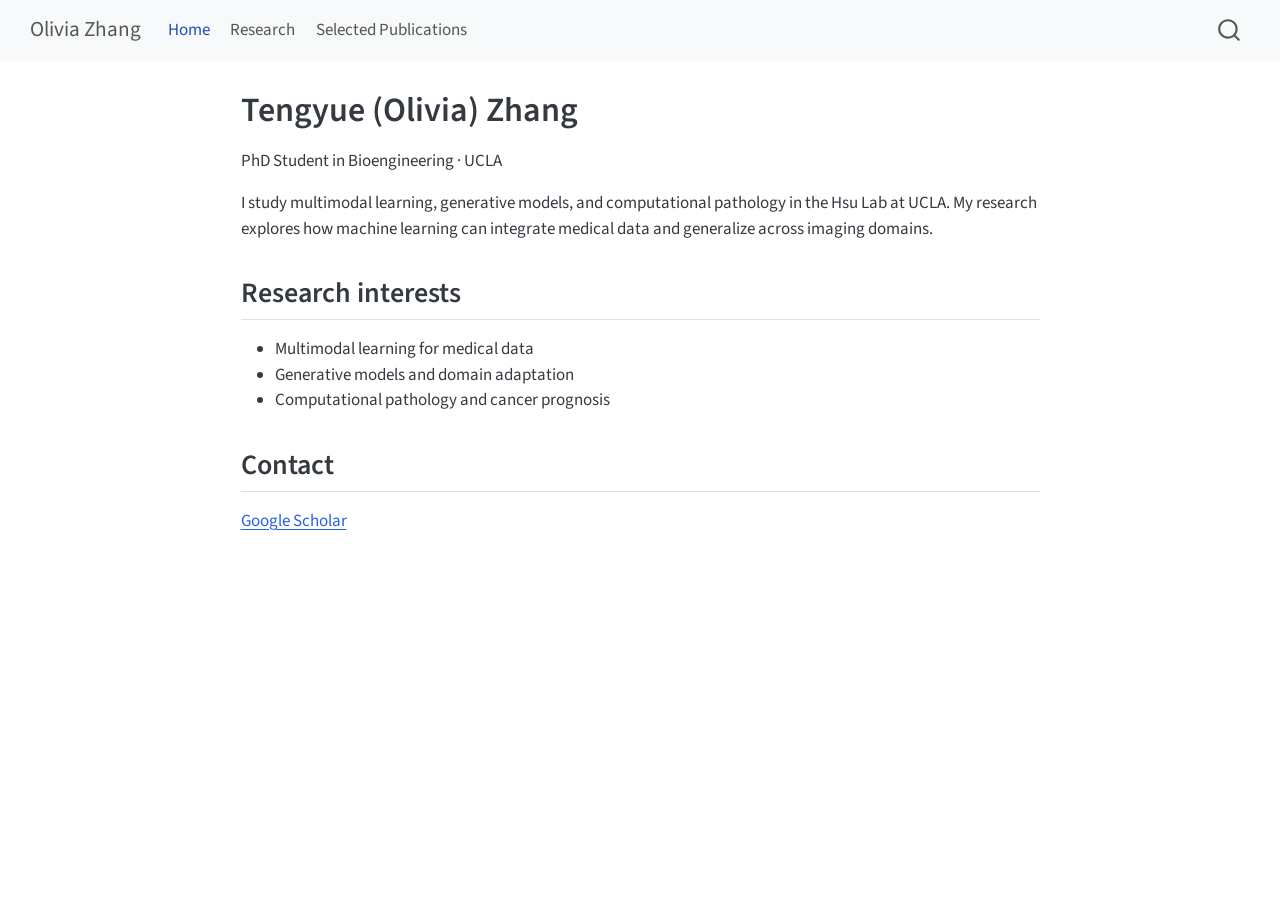
==== docs/index.html @ 90adaf00 "Update website" ====
<!DOCTYPE html>
<html xmlns="http://www.w3.org/1999/xhtml" lang="en" xml:lang="en"><head>

<meta charset="utf-8">
<meta name="generator" content="quarto-1.10.18">

<meta name="viewport" content="width=device-width, initial-scale=1.0, user-scalable=yes">


<title>Tengyue (Olivia) Zhang – Olivia Zhang</title>
<style>
/* Default styles provided by pandoc.
** See https://pandoc.org/MANUAL.html#variables-for-html for config info.
*/
span.smallcaps{font-variant: small-caps;}
div.columns{display: flex; gap: 1.5em;}
div.column{flex: auto;}
@media screen {
div.columns{gap: min(4vw, 1.5em);}
div.column{overflow-x: auto;}
}
div.hanging-indent{margin-left: 1.5em; text-indent: -1.5em;}
ul.task-list{list-style: none;}
ul.task-list li input[type="checkbox"] {
  width: 0.8em;
  margin: 0 0.8em 0.2em -1em; /* quarto-specific, see https://github.com/quarto-dev/quarto-cli/issues/4556 */ 
  vertical-align: middle;
}
</style>


<script src="site_libs/quarto-nav/quarto-nav.js"></script>
<script src="site_libs/quarto-nav/headroom.min.js"></script>
<script src="site_libs/clipboard/clipboard.min.js"></script>
<script src="site_libs/quarto-search/autocomplete.umd.js"></script>
<script src="site_libs/quarto-search/fuse.min.js"></script>
<script src="site_libs/quarto-search/quarto-search.js"></script>
<meta name="quarto:offset" content="./">
<script src="site_libs/quarto-html/quarto.js" type="module"></script>
<script src="site_libs/quarto-html/tabsets/tabsets.js" type="module"></script>
<script src="site_libs/quarto-html/popper.min.js"></script>
<script src="site_libs/quarto-html/tippy.umd.min.js"></script>
<script src="site_libs/quarto-html/anchor.min.js"></script>
<link href="site_libs/quarto-html/tippy.css" rel="stylesheet">
<link href="site_libs/quarto-html/quarto-syntax-highlighting-64a204ab8560d761af7679ceaba22944.css" rel="stylesheet" id="quarto-text-highlighting-styles">
<script src="site_libs/bootstrap/bootstrap.min.js"></script>
<link href="site_libs/bootstrap/bootstrap-icons.css" rel="stylesheet">
<link href="site_libs/bootstrap/bootstrap-445b8638c3d06994fee0907d791121c4.min.css" rel="stylesheet" append-hash="true" id="quarto-bootstrap" data-mode="light">
<script id="quarto-search-options" type="application/json">{
  "location": "navbar",
  "copy-button": false,
  "collapse-after": 3,
  "panel-placement": "end",
  "type": "overlay",
  "limit": 50,
  "keyboard-shortcut": [
    "f",
    "/",
    "s"
  ],
  "show-item-context": false,
  "language": {
    "search-no-results-text": "No results",
    "search-matching-documents-text": "matching documents",
    "search-copy-link-title": "Copy link to search",
    "search-hide-matches-text": "Hide additional matches",
    "search-more-match-text": "more match in this document",
    "search-more-matches-text": "more matches in this document",
    "search-clear-button-title": "Clear",
    "search-text-placeholder": "",
    "search-detached-cancel-button-title": "Cancel",
    "search-submit-button-title": "Submit",
    "search-label": "Search"
  }
}</script>


<link rel="stylesheet" href="styles.css">
</head>

<body class="nav-fixed fullcontent quarto-light">

<div id="quarto-search-results"></div>
  <header id="quarto-header" class="headroom fixed-top">
    <nav class="navbar navbar-expand-lg " data-bs-theme="dark">
      <div class="navbar-container container-fluid">
      <div class="navbar-brand-container mx-auto">
    <a class="navbar-brand" href="./index.html">
    <span class="navbar-title">Olivia Zhang</span>
    </a>
  </div>
            <div id="quarto-search" class="" title="Search"></div>
          <button class="navbar-toggler" type="button" data-bs-toggle="collapse" data-bs-target="#navbarCollapse" aria-controls="navbarCollapse" role="menu" aria-expanded="false" aria-label="Toggle navigation" onclick="if (window.quartoToggleHeadroom) { window.quartoToggleHeadroom(); }">
  <span class="navbar-toggler-icon"></span>
</button>
          <div class="collapse navbar-collapse" id="navbarCollapse">
            <ul class="navbar-nav navbar-nav-scroll me-auto">
  <li class="nav-item">
    <a class="nav-link active" href="./index.html" aria-current="page"> 
<span class="menu-text">Home</span></a>
  </li>  
  <li class="nav-item">
    <a class="nav-link" href="./research.html"> 
<span class="menu-text">Research</span></a>
  </li>  
  <li class="nav-item">
    <a class="nav-link" href="./publications.html"> 
<span class="menu-text">Selected Publications</span></a>
  </li>  
</ul>
          </div> <!-- /navcollapse -->
            <div class="quarto-navbar-tools">
</div>
      </div> <!-- /container-fluid -->
    </nav>
</header>
<!-- content -->
<div id="quarto-content" class="quarto-container page-columns page-rows-contents page-layout-article page-navbar">
<!-- sidebar -->
<!-- margin-sidebar -->
    
<!-- main -->
<main class="content" id="quarto-document-content">

<header id="title-block-header" class="quarto-title-block default">
<div class="quarto-title">
<h1 class="title">Tengyue (Olivia) Zhang</h1>
</div>



<div class="quarto-title-meta">

    
  
    
  </div>
  


</header>


<p>PhD Student in Bioengineering · UCLA</p>
<p>I study multimodal learning, generative models, and computational pathology in the Hsu Lab at UCLA. My research explores how machine learning can integrate medical data and generalize across imaging domains.</p>
<section id="research-interests" class="level2">
<h2 class="anchored" data-anchor-id="research-interests">Research interests</h2>
<ul>
<li>Multimodal learning for medical data</li>
<li>Generative models and domain adaptation</li>
<li>Computational pathology and cancer prognosis</li>
</ul>
</section>
<section id="contact" class="level2">
<h2 class="anchored" data-anchor-id="contact">Contact</h2>
<p><a href="https://scholar.google.com/citations?user=uWzRYTwAAAAJ&amp;hl=en">Google Scholar</a></p>


</section>

</main> <!-- /main -->
<script id="quarto-html-after-body" type="application/javascript">
  window.document.addEventListener("DOMContentLoaded", function (event) {
    const icon = "";
    const anchorJS = new window.AnchorJS();
    anchorJS.options = {
      placement: 'right',
      icon: icon
    };
    anchorJS.add('.anchored');
    const isCodeAnnotation = (el) => {
      for (const clz of el.classList) {
        if (clz.startsWith('code-annotation-')) {                     
          return true;
        }
      }
      return false;
    }
    const onCopySuccess = function(e) {
      // button target
      const button = e.trigger;
      // don't keep focus
      button.blur();
      // flash "checked"
      button.classList.add('code-copy-button-checked');
      var currentTitle = button.getAttribute("title");
      button.setAttribute("title", "Copied!");
      let tooltip;
      if (window.bootstrap) {
        button.setAttribute("data-bs-toggle", "tooltip");
        button.setAttribute("data-bs-placement", "left");
        button.setAttribute("data-bs-title", "Copied!");
        tooltip = new bootstrap.Tooltip(button, 
          { trigger: "manual", 
            customClass: "code-copy-button-tooltip",
            offset: [0, -8]});
        tooltip.show();    
      }
      setTimeout(function() {
        if (tooltip) {
          tooltip.hide();
          button.removeAttribute("data-bs-title");
          button.removeAttribute("data-bs-toggle");
          button.removeAttribute("data-bs-placement");
        }
        button.setAttribute("title", currentTitle);
        button.classList.remove('code-copy-button-checked');
      }, 1000);
      // clear code selection
      e.clearSelection();
    }
    const getTextToCopy = function(trigger) {
      const outerScaffold = trigger.parentElement.cloneNode(true);
      const codeEl = outerScaffold.querySelector('code');
      for (const childEl of codeEl.children) {
        if (isCodeAnnotation(childEl)) {
          childEl.remove();
        }
      }
      return codeEl.innerText;
    }
    const clipboard = new window.ClipboardJS('.code-copy-button:not([data-in-quarto-modal])', {
      text: getTextToCopy
    });
    clipboard.on('success', onCopySuccess);
    if (window.document.getElementById('quarto-embedded-source-code-modal')) {
      const clipboardModal = new window.ClipboardJS('.code-copy-button[data-in-quarto-modal]', {
        text: getTextToCopy,
        container: window.document.getElementById('quarto-embedded-source-code-modal')
      });
      clipboardModal.on('success', onCopySuccess);
    }
      var localhostRegex = new RegExp(/^(?:http|https):\/\/localhost\:?[0-9]*\//);
      var mailtoRegex = new RegExp(/^mailto:/);
        var filterRegex = new RegExp('/' + window.location.host + '/');
      var isInternal = (href) => {
          return filterRegex.test(href) || localhostRegex.test(href) || mailtoRegex.test(href);
      }
      // Inspect non-navigation links and adorn them if external
     var links = window.document.querySelectorAll('a[href]:not(.nav-link):not(.navbar-brand):not(.toc-action):not(.sidebar-link):not(.sidebar-item-toggle):not(.pagination-link):not(.no-external):not([aria-hidden]):not(.dropdown-item):not(.quarto-navigation-tool):not(.about-link)');
      for (var i=0; i<links.length; i++) {
        const link = links[i];
        if (!isInternal(link.href)) {
          // undo the damage that might have been done by quarto-nav.js in the case of
          // links that we want to consider external
          if (link.dataset.originalHref !== undefined) {
            link.href = link.dataset.originalHref;
          }
        }
      }
    function tippyHover(el, contentFn, onTriggerFn, onUntriggerFn) {
      const config = {
        allowHTML: true,
        maxWidth: 500,
        delay: 100,
        arrow: false,
        appendTo: function(el) {
            return el.parentElement;
        },
        interactive: true,
        interactiveBorder: 10,
        theme: 'quarto',
        placement: 'bottom-start',
      };
      if (contentFn) {
        config.content = contentFn;
      }
      if (onTriggerFn) {
        config.onTrigger = onTriggerFn;
      }
      if (onUntriggerFn) {
        config.onUntrigger = onUntriggerFn;
      }
      window.tippy(el, config); 
    }
    const noterefs = window.document.querySelectorAll('a[role="doc-noteref"]');
    for (var i=0; i<noterefs.length; i++) {
      const ref = noterefs[i];
      tippyHover(ref, function() {
        // use id or data attribute instead here
        let href = ref.getAttribute('data-footnote-href') || ref.getAttribute('href');
        try { href = new URL(href).hash; } catch {}
        const id = href.replace(/^#\/?/, "");
        const note = window.document.getElementById(id);
        if (note) {
          return note.innerHTML;
        } else {
          return "";
        }
      });
    }
    const xrefs = window.document.querySelectorAll('a.quarto-xref');
    const processXRef = (id, note) => {
      // Strip column container classes
      const stripColumnClz = (el) => {
        el.classList.remove("page-full", "page-columns");
        if (el.children) {
          for (const child of el.children) {
            stripColumnClz(child);
          }
        }
      }
      stripColumnClz(note)
      if (id === null || id.startsWith('sec-')) {
        // Special case sections, only their first couple elements
        const container = document.createElement("div");
        if (note.children && note.children.length > 2) {
          container.appendChild(note.children[0].cloneNode(true));
          for (let i = 1; i < note.children.length; i++) {
            const child = note.children[i];
            if (child.tagName === "P" && child.innerText === "") {
              continue;
            } else {
              container.appendChild(child.cloneNode(true));
              break;
            }
          }
          if (window.Quarto?.typesetMath) {
            window.Quarto.typesetMath(container);
          }
          return container.innerHTML
        } else {
          if (window.Quarto?.typesetMath) {
            window.Quarto.typesetMath(note);
          }
          return note.innerHTML;
        }
      } else {
        // Remove any anchor links if they are present
        const anchorLink = note.querySelector('a.anchorjs-link');
        if (anchorLink) {
          anchorLink.remove();
        }
        if (window.Quarto?.typesetMath) {
          window.Quarto.typesetMath(note);
        }
        if (note.classList.contains("callout")) {
          return note.outerHTML;
        } else {
          return note.innerHTML;
        }
      }
    }
    for (var i=0; i<xrefs.length; i++) {
      const xref = xrefs[i];
      tippyHover(xref, undefined, function(instance) {
        instance.disable();
        let url = xref.getAttribute('href');
        let hash = undefined; 
        if (url.startsWith('#')) {
          hash = url;
        } else {
          try { hash = new URL(url).hash; } catch {}
        }
        if (hash) {
          const id = hash.replace(/^#\/?/, "");
          const note = window.document.getElementById(id);
          if (note !== null) {
            try {
              const html = processXRef(id, note.cloneNode(true));
              instance.setContent(html);
            } finally {
              instance.enable();
              instance.show();
            }
          } else {
            // See if we can fetch this
            fetch(url.split('#')[0])
            .then(res => res.text())
            .then(html => {
              const parser = new DOMParser();
              const htmlDoc = parser.parseFromString(html, "text/html");
              const note = htmlDoc.getElementById(id);
              if (note !== null) {
                const html = processXRef(id, note);
                instance.setContent(html);
              } 
            }).finally(() => {
              instance.enable();
              instance.show();
            });
          }
        } else {
          // See if we can fetch a full url (with no hash to target)
          // This is a special case and we should probably do some content thinning / targeting
          fetch(url)
          .then(res => res.text())
          .then(html => {
            const parser = new DOMParser();
            const htmlDoc = parser.parseFromString(html, "text/html");
            const note = htmlDoc.querySelector('main.content');
            if (note !== null) {
              // This should only happen for chapter cross references
              // (since there is no id in the URL)
              // remove the first header
              if (note.children.length > 0 && note.children[0].tagName === "HEADER") {
                note.children[0].remove();
              }
              const html = processXRef(null, note);
              instance.setContent(html);
            } 
          }).finally(() => {
            instance.enable();
            instance.show();
          });
        }
      }, function(instance) {
      });
    }
        let selectedAnnoteEl;
        const selectorForAnnotation = ( cell, annotation) => {
          let cellAttr = 'data-code-cell="' + cell + '"';
          let lineAttr = 'data-code-annotation="' +  annotation + '"';
          const selector = 'span[' + cellAttr + '][' + lineAttr + ']';
          return selector;
        }
        const selectCodeLines = (annoteEl) => {
          const doc = window.document;
          const targetCell = annoteEl.getAttribute("data-target-cell");
          const targetAnnotation = annoteEl.getAttribute("data-target-annotation");
          const annoteSpan = window.document.querySelector(selectorForAnnotation(targetCell, targetAnnotation));
          const lines = annoteSpan.getAttribute("data-code-lines").split(",");
          const lineIds = lines.map((line) => {
            return targetCell + "-" + line;
          })
          let top = null;
          let height = null;
          let parent = null;
          if (lineIds.length > 0) {
              //compute the position of the single el (top and bottom and make a div)
              const el = window.document.getElementById(lineIds[0]);
              top = el.offsetTop;
              height = el.offsetHeight;
              parent = el.parentElement.parentElement;
            if (lineIds.length > 1) {
              const lastEl = window.document.getElementById(lineIds[lineIds.length - 1]);
              const bottom = lastEl.offsetTop + lastEl.offsetHeight;
              height = bottom - top;
            }
            if (top !== null && height !== null && parent !== null) {
              // cook up a div (if necessary) and position it 
              let div = window.document.getElementById("code-annotation-line-highlight");
              if (div === null) {
                div = window.document.createElement("div");
                div.setAttribute("id", "code-annotation-line-highlight");
                div.style.position = 'absolute';
                parent.appendChild(div);
              }
              div.style.top = top - 2 + "px";
              div.style.height = height + 4 + "px";
              div.style.left = 0;
              let gutterDiv = window.document.getElementById("code-annotation-line-highlight-gutter");
              if (gutterDiv === null) {
                gutterDiv = window.document.createElement("div");
                gutterDiv.setAttribute("id", "code-annotation-line-highlight-gutter");
                gutterDiv.style.position = 'absolute';
                const codeCell = window.document.getElementById(targetCell);
                const gutter = codeCell.querySelector('.code-annotation-gutter');
                gutter.appendChild(gutterDiv);
              }
              gutterDiv.style.top = top - 2 + "px";
              gutterDiv.style.height = height + 4 + "px";
            }
            selectedAnnoteEl = annoteEl;
          }
        };
        const unselectCodeLines = () => {
          const elementsIds = ["code-annotation-line-highlight", "code-annotation-line-highlight-gutter"];
          elementsIds.forEach((elId) => {
            const div = window.document.getElementById(elId);
            if (div) {
              div.remove();
            }
          });
          selectedAnnoteEl = undefined;
        };
          // Handle positioning of the toggle
      window.addEventListener(
        "resize",
        throttle(() => {
          elRect = undefined;
          if (selectedAnnoteEl) {
            selectCodeLines(selectedAnnoteEl);
          }
        }, 10)
      );
      function throttle(fn, ms) {
      let throttle = false;
      let timer;
        return (...args) => {
          if(!throttle) { // first call gets through
              fn.apply(this, args);
              throttle = true;
          } else { // all the others get throttled
              if(timer) clearTimeout(timer); // cancel #2
              timer = setTimeout(() => {
                fn.apply(this, args);
                timer = throttle = false;
              }, ms);
          }
        };
      }
        // Attach click handler to the DT
        const annoteDls = window.document.querySelectorAll('dt[data-target-cell]');
        for (const annoteDlNode of annoteDls) {
          annoteDlNode.addEventListener('click', (event) => {
            const clickedEl = event.target;
            if (clickedEl !== selectedAnnoteEl) {
              unselectCodeLines();
              const activeEl = window.document.querySelector('dt[data-target-cell].code-annotation-active');
              if (activeEl) {
                activeEl.classList.remove('code-annotation-active');
              }
              selectCodeLines(clickedEl);
              clickedEl.classList.add('code-annotation-active');
            } else {
              // Unselect the line
              unselectCodeLines();
              clickedEl.classList.remove('code-annotation-active');
            }
          });
        }
    const findCites = (el) => {
      const parentEl = el.parentElement;
      if (parentEl) {
        const cites = parentEl.dataset.cites;
        if (cites) {
          return {
            el,
            cites: cites.split(' ')
          };
        } else {
          return findCites(el.parentElement)
        }
      } else {
        return undefined;
      }
    };
    var bibliorefs = window.document.querySelectorAll('a[role="doc-biblioref"]');
    for (var i=0; i<bibliorefs.length; i++) {
      const ref = bibliorefs[i];
      const citeInfo = findCites(ref);
      if (citeInfo) {
        tippyHover(citeInfo.el, function() {
          var popup = window.document.createElement('div');
          citeInfo.cites.forEach(function(cite) {
            var citeDiv = window.document.createElement('div');
            citeDiv.classList.add('hanging-indent');
            citeDiv.classList.add('csl-entry');
            var biblioDiv = window.document.getElementById('ref-' + cite);
            if (biblioDiv) {
              citeDiv.innerHTML = biblioDiv.innerHTML;
            }
            popup.appendChild(citeDiv);
          });
          return popup.innerHTML;
        });
      }
    }
  });
  </script>
</div> <!-- /content -->




</body></html>
---- docs/site_libs/quarto-html/tippy.css ----
.tippy-box[data-animation=fade][data-state=hidden]{opacity:0}[data-tippy-root]{max-width:calc(100vw - 10px)}.tippy-box{position:relative;background-color:#333;color:#fff;border-radius:4px;font-size:14px;line-height:1.4;white-space:normal;outline:0;transition-property:transform,visibility,opacity}.tippy-box[data-placement^=top]>.tippy-arrow{bottom:0}.tippy-box[data-placement^=top]>.tippy-arrow:before{bottom:-7px;left:0;border-width:8px 8px 0;border-top-color:initial;transform-origin:center top}.tippy-box[data-placement^=bottom]>.tippy-arrow{top:0}.tippy-box[data-placement^=bottom]>.tippy-arrow:before{top:-7px;left:0;border-width:0 8px 8px;border-bottom-color:initial;transform-origin:center bottom}.tippy-box[data-placement^=left]>.tippy-arrow{right:0}.tippy-box[data-placement^=left]>.tippy-arrow:before{border-width:8px 0 8px 8px;border-left-color:initial;right:-7px;transform-origin:center left}.tippy-box[data-placement^=right]>.tippy-arrow{left:0}.tippy-box[data-placement^=right]>.tippy-arrow:before{left:-7px;border-width:8px 8px 8px 0;border-right-color:initial;transform-origin:center right}.tippy-box[data-inertia][data-state=visible]{transition-timing-function:cubic-bezier(.54,1.5,.38,1.11)}.tippy-arrow{width:16px;height:16px;color:#333}.tippy-arrow:before{content:"";position:absolute;border-color:transparent;border-style:solid}.tippy-content{position:relative;padding:5px 9px;z-index:1}
---- docs/site_libs/quarto-html/quarto-syntax-highlighting-64a204ab8560d761af7679ceaba22944.css ----
/* quarto syntax highlight colors */
:root {
  --quarto-hl-ot-color: #003B4F;
  --quarto-hl-at-color: #657422;
  --quarto-hl-ss-color: #20794D;
  --quarto-hl-an-color: #5E5E5E;
  --quarto-hl-fu-color: #4758AB;
  --quarto-hl-st-color: #20794D;
  --quarto-hl-cf-color: #003B4F;
  --quarto-hl-op-color: #5E5E5E;
  --quarto-hl-er-color: #AD0000;
  --quarto-hl-bn-color: #AD0000;
  --quarto-hl-al-color: #AD0000;
  --quarto-hl-va-color: #111111;
  --quarto-hl-bu-color: inherit;
  --quarto-hl-ex-color: inherit;
  --quarto-hl-pp-color: #AD0000;
  --quarto-hl-in-color: #5E5E5E;
  --quarto-hl-vs-color: #20794D;
  --quarto-hl-wa-color: #5E5E5E;
  --quarto-hl-do-color: #5E5E5E;
  --quarto-hl-im-color: #00769E;
  --quarto-hl-ch-color: #20794D;
  --quarto-hl-dt-color: #AD0000;
  --quarto-hl-fl-color: #AD0000;
  --quarto-hl-co-color: #5E5E5E;
  --quarto-hl-cv-color: #5E5E5E;
  --quarto-hl-cn-color: #8f5902;
  --quarto-hl-sc-color: #5E5E5E;
  --quarto-hl-dv-color: #AD0000;
  --quarto-hl-kw-color: #003B4F;
}

/* other quarto variables */
:root {
  --quarto-font-monospace: SFMono-Regular, Menlo, Monaco, Consolas, "Liberation Mono", "Courier New", monospace;
}

/* syntax highlight based on Pandoc's rules */
pre > code.sourceCode > span {
  color: #003B4F;
}

code.sourceCode > span {
  color: #003B4F;
}

div.sourceCode,
div.sourceCode pre.sourceCode {
  color: #003B4F;
}

/* Normal */
code span {
  color: #003B4F;
}

/* Alert */
code span.al {
  color: #AD0000;
  font-style: inherit;
}

/* Annotation */
code span.an {
  color: #5E5E5E;
  font-style: inherit;
}

/* Attribute */
code span.at {
  color: #657422;
  font-style: inherit;
}

/* BaseN */
code span.bn {
  color: #AD0000;
  font-style: inherit;
}

/* BuiltIn */
code span.bu {
  font-style: inherit;
}

/* ControlFlow */
code span.cf {
  color: #003B4F;
  font-weight: bold;
  font-style: inherit;
}

/* Char */
code span.ch {
  color: #20794D;
  font-style: inherit;
}

/* Constant */
code span.cn {
  color: #8f5902;
  font-style: inherit;
}

/* Comment */
code span.co {
  color: #5E5E5E;
  font-style: inherit;
}

/* CommentVar */
code span.cv {
  color: #5E5E5E;
  font-style: italic;
}

/* Documentation */
code span.do {
  color: #5E5E5E;
  font-style: italic;
}

/* DataType */
code span.dt {
  color: #AD0000;
  font-style: inherit;
}

/* DecVal */
code span.dv {
  color: #AD0000;
  font-style: inherit;
}

/* Error */
code span.er {
  color: #AD0000;
  font-style: inherit;
}

/* Extension */
code span.ex {
  font-style: inherit;
}

/* Float */
code span.fl {
  color: #AD0000;
  font-style: inherit;
}

/* Function */
code span.fu {
  color: #4758AB;
  font-style: inherit;
}

/* Import */
code span.im {
  color: #00769E;
  font-style: inherit;
}

/* Information */
code span.in {
  color: #5E5E5E;
  font-style: inherit;
}

/* Keyword */
code span.kw {
  color: #003B4F;
  font-weight: bold;
  font-style: inherit;
}

/* Operator */
code span.op {
  color: #5E5E5E;
  font-style: inherit;
}

/* Other */
code span.ot {
  color: #003B4F;
  font-style: inherit;
}

/* Preprocessor */
code span.pp {
  color: #AD0000;
  font-style: inherit;
}

/* SpecialChar */
code span.sc {
  color: #5E5E5E;
  font-style: inherit;
}

/* SpecialString */
code span.ss {
  color: #20794D;
  font-style: inherit;
}

/* String */
code span.st {
  color: #20794D;
  font-style: inherit;
}

/* Variable */
code span.va {
  color: #111111;
  font-style: inherit;
}

/* VerbatimString */
code span.vs {
  color: #20794D;
  font-style: inherit;
}

/* Warning */
code span.wa {
  color: #5E5E5E;
  font-style: italic;
}

.prevent-inlining {
  content: "</";
}

/*# sourceMappingURL=9d8d5bb603a83b8298b89080a598c93b.css.map */
---- docs/styles.css ----
/* Selected publications */
.publications-page {
  max-width: 1120px;
  margin-inline: auto;
  color: #253343;
}

.publications-intro {
  max-width: 760px;
  margin-bottom: 2.25rem;
}

.publications-intro > p:first-child {
  font-size: 1.12rem;
  line-height: 1.65;
}

.publications-intro > p:last-child {
  font-size: .9rem;
}

.publication-entry {
  display: grid;
  grid-template-columns: minmax(0, 0.85fr) minmax(0, 1.15fr);
  gap: 2.25rem;
  align-items: start;
  padding: 2.5rem 0;
  border-top: 1px solid #dce3ea;
}

.publication-visual {
  padding: 1rem;
  background: #f6f8fa;
  border: 1px solid #e1e7ed;
  border-radius: 8px;
  text-align: center;
}

.publication-visual img {
  display: block;
  width: 100%;
  height: auto;
  background: white;
}

.publication-visual p {
  margin-bottom: .65rem;
}

.publication-visual p:last-child {
  margin: 0;
}

.figure-link {
  font-size: .8rem;
}

.publication-copy > p:first-child {
  margin-bottom: .65rem;
}

.publication-venue {
  color: #476075;
  font-size: .84rem;
  font-weight: 600;
}

.publication-copy h2 {
  margin: 0 0 .9rem;
  padding: 0;
  border: 0;
  font-size: 1.35rem;
  line-height: 1.35;
  font-weight: 600;
  color: #162e43;
}

.publication-authors {
  color: #526171;
  font-size: .87rem;
  line-height: 1.6;
}

.publication-copy > p {
  font-size: .96rem;
  line-height: 1.65;
}

.publication-links p {
  display: flex;
  flex-wrap: wrap;
  gap: .5rem;
  margin: 1.1rem 0 0;
}

.publication-button {
  display: inline-block;
  padding: .4rem .8rem;
  border: 1px solid #b8cbd9;
  border-radius: 5px;
  color: #185579;
  background: #fff;
  text-decoration: none;
  font-size: .84rem;
  font-weight: 600;
}

.publication-button:hover {
  background: #edf4f8;
  border-color: #185579;
  color: #123f59;
}

.publications-page a:focus-visible {
  outline: 3px solid #216c99;
  outline-offset: 4px;
}

@media (max-width: 767px) {
  .publication-entry {
    grid-template-columns: minmax(0, 1fr);
    gap: 1.25rem;
    padding: 2rem 0;
  }

  .publication-copy { order: 0; }
  .publication-visual { order: 1; }
  .publication-copy h2 { font-size: 1.25rem; }
}
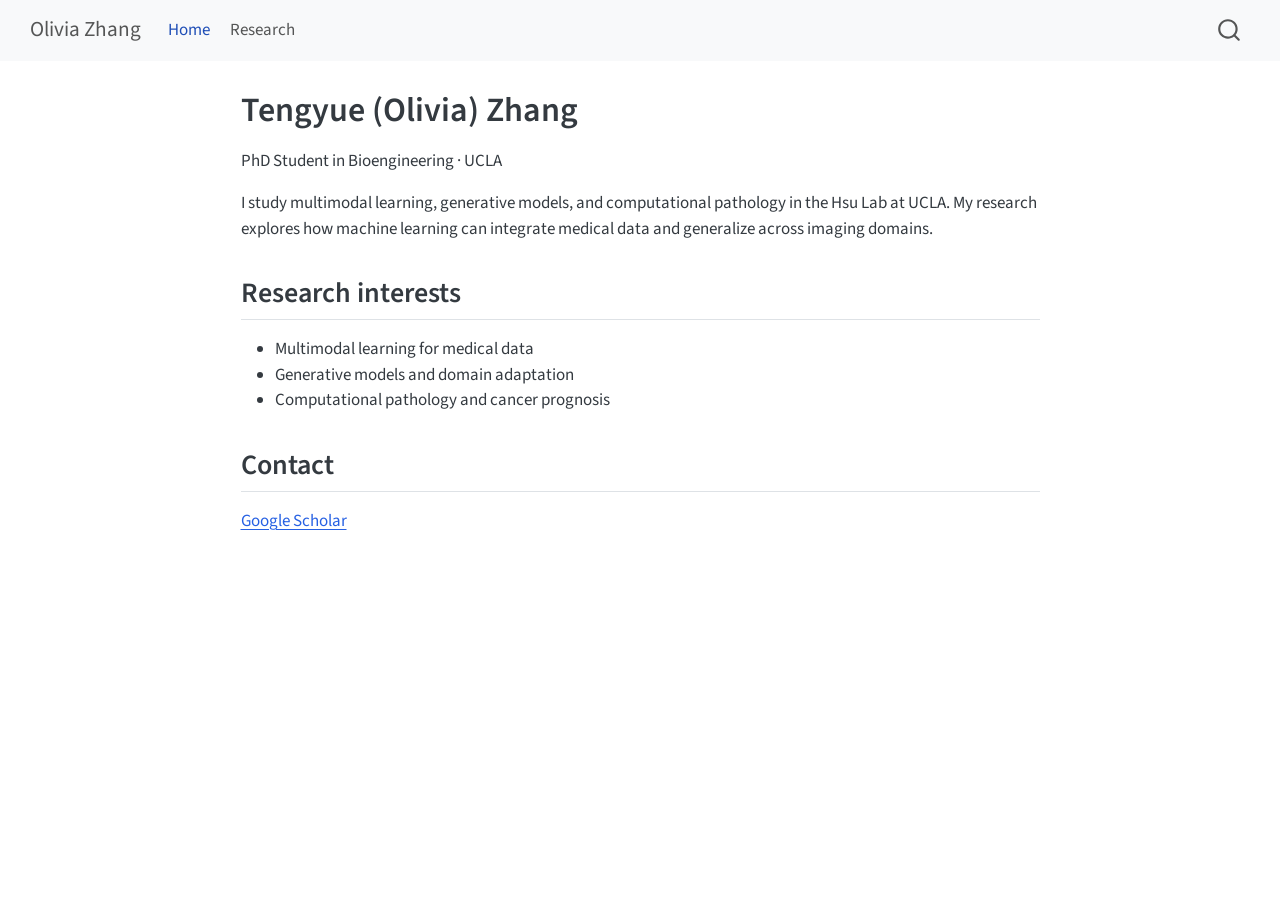
==== commit c5151f8b: "Update website" ====
--- a/docs/index.html
+++ b/docs/index.html
@@ -103,10 +103,6 @@
     <a class="nav-link" href="./research.html"> 
 <span class="menu-text">Research</span></a>
   </li>  
-  <li class="nav-item">
-    <a class="nav-link" href="./publications.html"> 
-<span class="menu-text">Selected Publications</span></a>
-  </li>  
 </ul>
           </div> <!-- /navcollapse -->
             <div class="quarto-navbar-tools">
--- a/docs/styles.css
+++ b/docs/styles.css
@@ -1,4 +1,4 @@
-/* Selected publications */
+/* Research and selected publications */
 .publications-page {
   max-width: 1120px;
   margin-inline: auto;
@@ -21,7 +21,7 @@
 
 .publication-entry {
   display: grid;
-  grid-template-columns: minmax(0, 0.85fr) minmax(0, 1.15fr);
+  grid-template-columns: minmax(0, 280px) minmax(0, 1fr);
   gap: 2.25rem;
   align-items: start;
   padding: 2.5rem 0;
@@ -29,7 +29,7 @@
 }
 
 .publication-visual {
-  padding: 1rem;
+  padding: .65rem;
   background: #f6f8fa;
   border: 1px solid #e1e7ed;
   border-radius: 8px;
@@ -41,6 +41,11 @@
   width: 100%;
   height: auto;
   background: white;
+}
+
+.publication-visual figcaption {
+  font-size: .75rem;
+  line-height: 1.5;
 }
 
 .publication-visual p {
@@ -116,7 +121,7 @@
   outline-offset: 4px;
 }
 
-@media (max-width: 767px) {
+@media (max-width: 599px) {
   .publication-entry {
     grid-template-columns: minmax(0, 1fr);
     gap: 1.25rem;
@@ -124,6 +129,6 @@
   }
 
   .publication-copy { order: 0; }
-  .publication-visual { order: 1; }
+  .publication-visual { order: 1; max-width: 280px; }
   .publication-copy h2 { font-size: 1.25rem; }
 }
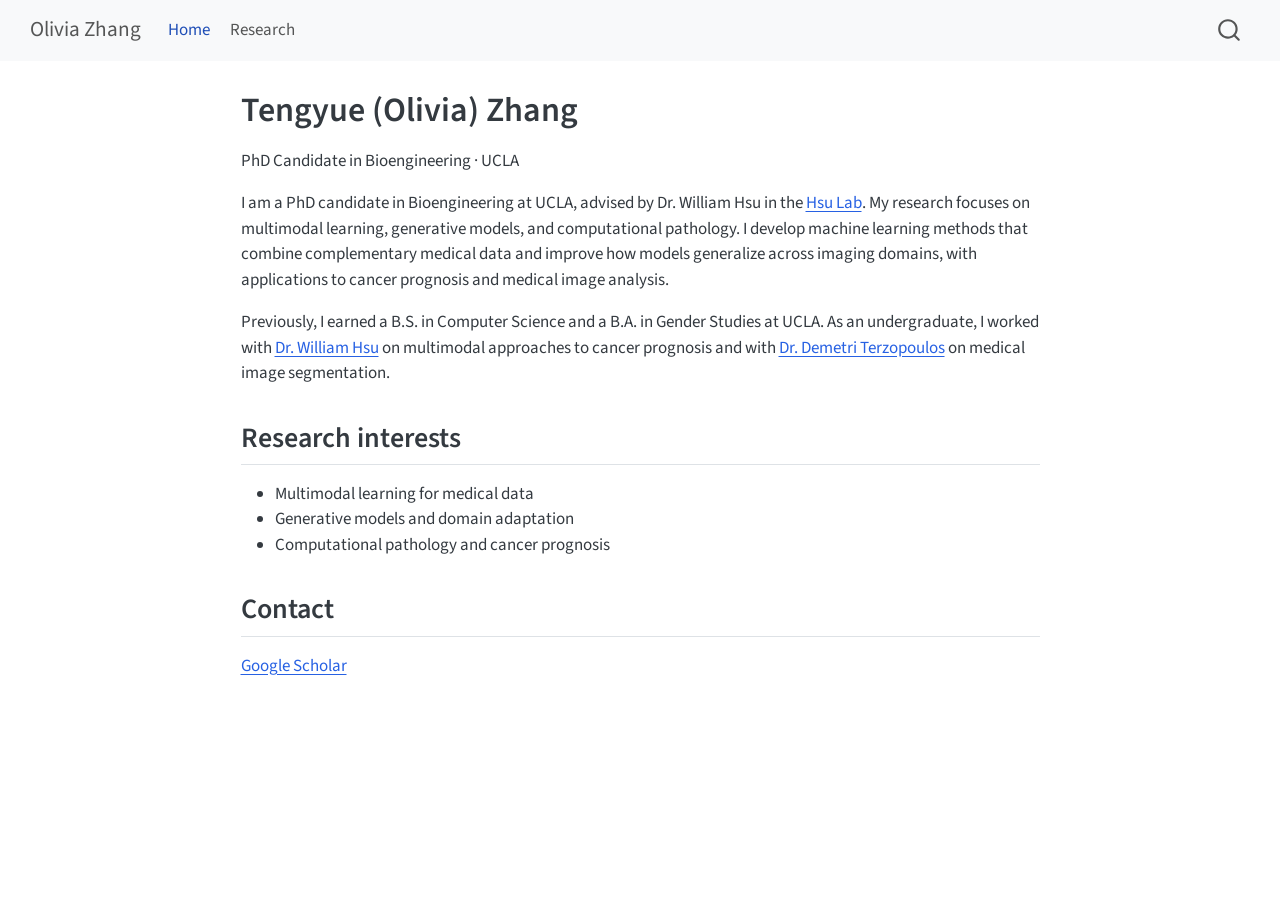
==== commit 7d46ab80: "Update biography and refine research presentation" ====
--- a/docs/index.html
+++ b/docs/index.html
@@ -75,7 +75,7 @@
 }</script>
 
 
-<link rel="stylesheet" href="styles.css">
+<link rel="stylesheet" href="styles-research-v3.css">
 </head>
 
 <body class="nav-fixed fullcontent quarto-light">
@@ -137,8 +137,9 @@
 </header>
 
 
-<p>PhD Student in Bioengineering · UCLA</p>
-<p>I study multimodal learning, generative models, and computational pathology in the Hsu Lab at UCLA. My research explores how machine learning can integrate medical data and generalize across imaging domains.</p>
+<p>PhD Candidate in Bioengineering · UCLA</p>
+<p>I am a PhD candidate in Bioengineering at UCLA, advised by Dr.&nbsp;William Hsu in the <a href="https://www.hsu-lab.com/">Hsu Lab</a>. My research focuses on multimodal learning, generative models, and computational pathology. I develop machine learning methods that combine complementary medical data and improve how models generalize across imaging domains, with applications to cancer prognosis and medical image analysis.</p>
+<p>Previously, I earned a B.S. in Computer Science and a B.A. in Gender Studies at UCLA. As an undergraduate, I worked with <a href="https://www.hsu-lab.com/">Dr.&nbsp;William Hsu</a> on multimodal approaches to cancer prognosis and with <a href="https://web.cs.ucla.edu/~dt/">Dr.&nbsp;Demetri Terzopoulos</a> on medical image segmentation.</p>
 <section id="research-interests" class="level2">
 <h2 class="anchored" data-anchor-id="research-interests">Research interests</h2>
 <ul>
--- a/docs/styles-research-v3.css
+++ b/docs/styles-research-v3.css
@@ -0,0 +1,126 @@
+/* Research and selected publications */
+.publications-page {
+  max-width: 1120px;
+  margin-inline: auto;
+  color: #253343;
+}
+
+.publications-intro {
+  max-width: 760px;
+  margin-bottom: 2.25rem;
+}
+
+.publications-intro > p:first-child {
+  font-size: 1.12rem;
+  line-height: 1.65;
+}
+
+.publications-intro > p:last-child {
+  font-size: .9rem;
+}
+
+.publication-entry {
+  display: grid;
+  grid-template-columns: minmax(0, 330px) minmax(0, 1fr);
+  gap: 2.25rem;
+  align-items: start;
+  padding: 2.5rem 0;
+  border-top: 1px solid #dce3ea;
+}
+
+.publication-visual {
+  margin-top: 2rem;
+  padding: .65rem;
+  background: #f6f8fa;
+  border: 1px solid #e1e7ed;
+  border-radius: 8px;
+  text-align: center;
+}
+
+.publication-visual img {
+  display: block;
+  width: 100%;
+  height: auto;
+  background: white;
+}
+
+.publication-visual p {
+  margin-bottom: .65rem;
+}
+
+.publication-visual p:last-child {
+  margin: 0;
+}
+
+.publication-copy > p:first-child {
+  margin-bottom: .65rem;
+}
+
+.publication-venue {
+  color: #476075;
+  font-size: .84rem;
+  font-weight: 600;
+}
+
+.publication-copy h2 {
+  margin: 0 0 .9rem;
+  padding: 0;
+  border: 0;
+  font-size: 1.35rem;
+  line-height: 1.35;
+  font-weight: 600;
+  color: #162e43;
+}
+
+.publication-authors {
+  color: #526171;
+  font-size: .87rem;
+  line-height: 1.6;
+}
+
+.publication-copy > p {
+  font-size: .96rem;
+  line-height: 1.65;
+}
+
+.publication-links p {
+  display: flex;
+  flex-wrap: wrap;
+  gap: .5rem;
+  margin: 1.1rem 0 0;
+}
+
+.publication-button {
+  display: inline-block;
+  padding: .4rem .8rem;
+  border: 1px solid #b8cbd9;
+  border-radius: 5px;
+  color: #185579;
+  background: #fff;
+  text-decoration: none;
+  font-size: .84rem;
+  font-weight: 600;
+}
+
+.publication-button:hover {
+  background: #edf4f8;
+  border-color: #185579;
+  color: #123f59;
+}
+
+.publications-page a:focus-visible {
+  outline: 3px solid #216c99;
+  outline-offset: 4px;
+}
+
+@media (max-width: 599px) {
+  .publication-entry {
+    grid-template-columns: minmax(0, 1fr);
+    gap: 1.25rem;
+    padding: 2rem 0;
+  }
+
+  .publication-copy { order: 0; }
+  .publication-visual { order: 1; max-width: 330px; margin-top: 0; }
+  .publication-copy h2 { font-size: 1.25rem; }
+}
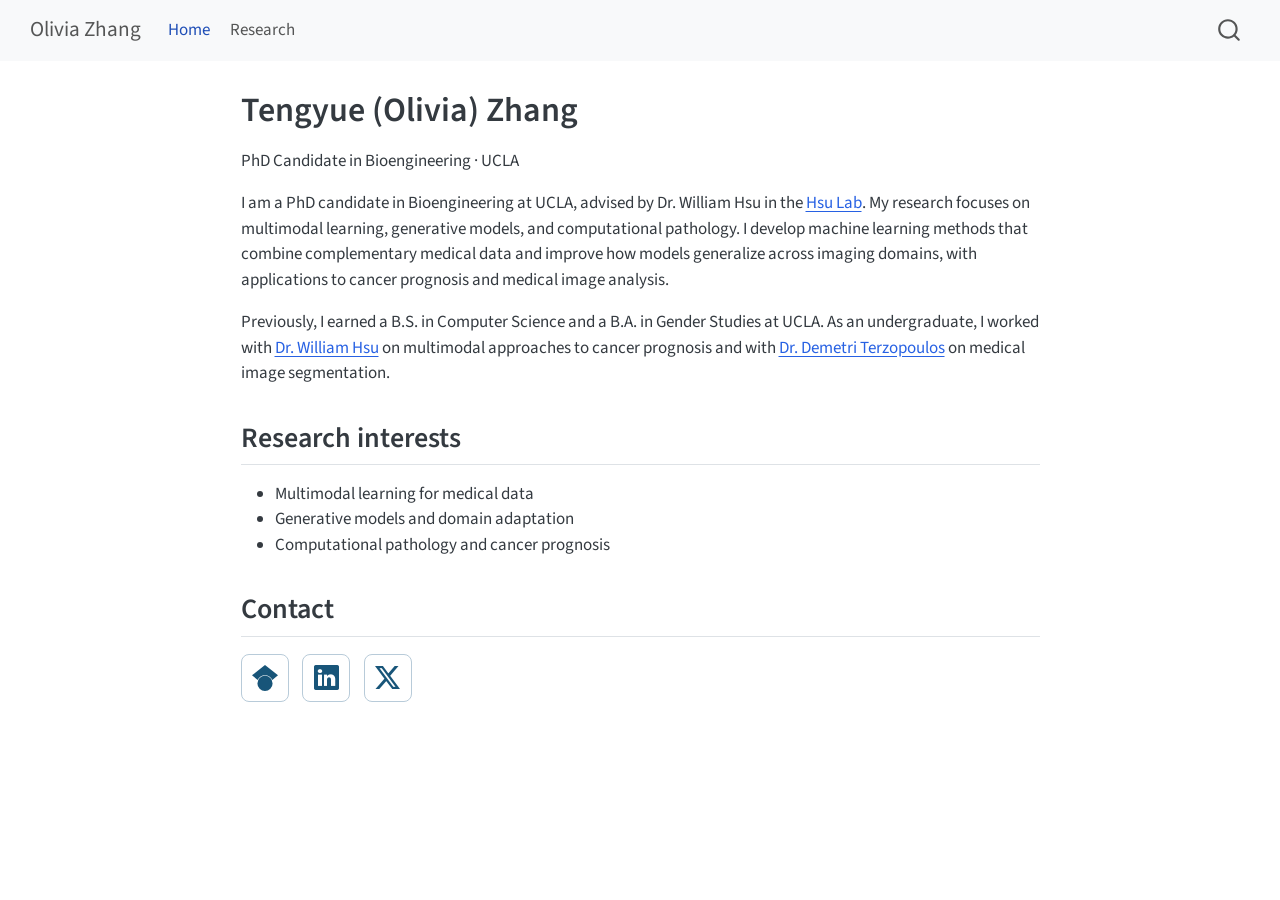
==== commit 9cf647cd: "Add social profile logos to homepage contact section" ====
--- a/docs/index.html
+++ b/docs/index.html
@@ -76,6 +76,7 @@
 
 
 <link rel="stylesheet" href="styles-research-v3.css">
+<link rel="stylesheet" href="contact.css">
 </head>
 
 <body class="nav-fixed fullcontent quarto-light">
@@ -150,7 +151,17 @@
 </section>
 <section id="contact" class="level2">
 <h2 class="anchored" data-anchor-id="contact">Contact</h2>
-<p><a href="https://scholar.google.com/citations?user=uWzRYTwAAAAJ&amp;hl=en">Google Scholar</a></p>
+<div class="contact-links" aria-label="Social profiles">
+  <a class="contact-icon" href="https://scholar.google.com/citations?user=uWzRYTwAAAAJ&amp;hl=en" aria-label="Google Scholar profile" title="Google Scholar">
+    <svg viewbox="0 0 24 24" aria-hidden="true" focusable="false"><path d="M5.242 13.769L0 9.5 12 0l12 9.5-5.242 4.269C17.548 11.249 14.978 9.5 12 9.5c-2.977 0-5.548 1.748-6.758 4.269zM12 10a7 7 0 1 0 0 14 7 7 0 0 0 0-14z"></path></svg>
+  </a>
+  <a class="contact-icon" href="https://www.linkedin.com/in/tengyue-olivia-zhang" aria-label="LinkedIn profile" title="LinkedIn">
+    <i class="bi bi-linkedin" aria-hidden="true"></i>
+  </a>
+  <a class="contact-icon" href="https://x.com/zhtyolivia?s=11" aria-label="X profile" title="X">
+    <i class="bi bi-twitter-x" aria-hidden="true"></i>
+  </a>
+</div>
 
 
 </section>
--- a/docs/contact.css
+++ b/docs/contact.css
@@ -0,0 +1,35 @@
+.contact-links {
+  display: flex;
+  align-items: center;
+  gap: .8rem;
+  margin-top: 1rem;
+}
+.contact-icon {
+  display: inline-flex;
+  align-items: center;
+  justify-content: center;
+  width: 48px;
+  height: 48px;
+  border: 1px solid #b8cbd9;
+  border-radius: 8px;
+  color: #185579;
+  text-decoration: none;
+}
+.contact-icon svg {
+  width: 26px;
+  height: 26px;
+  fill: currentColor;
+}
+.contact-icon .bi {
+  font-size: 25px;
+  line-height: 1;
+}
+.contact-icon:hover {
+  color: #123f59;
+  background: #edf4f8;
+  border-color: #185579;
+}
+.contact-icon:focus-visible {
+  outline: 3px solid #216c99;
+  outline-offset: 4px;
+}
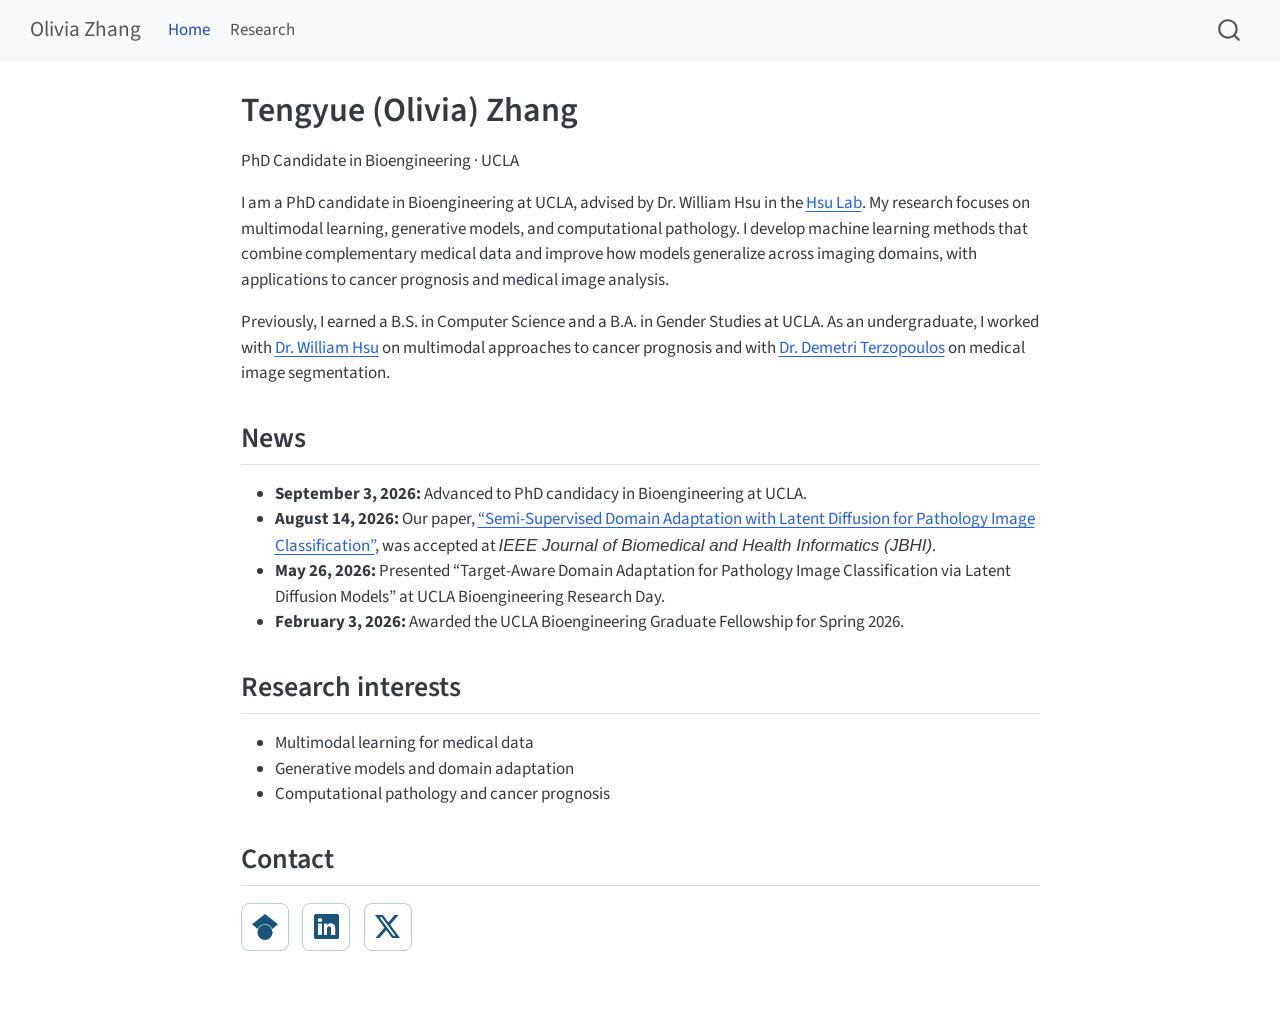
==== commit 629d12ea: "Add 2026 research and academic milestones to homepage" ====
--- a/docs/index.html
+++ b/docs/index.html
@@ -141,6 +141,15 @@
 <p>PhD Candidate in Bioengineering · UCLA</p>
 <p>I am a PhD candidate in Bioengineering at UCLA, advised by Dr.&nbsp;William Hsu in the <a href="https://www.hsu-lab.com/">Hsu Lab</a>. My research focuses on multimodal learning, generative models, and computational pathology. I develop machine learning methods that combine complementary medical data and improve how models generalize across imaging domains, with applications to cancer prognosis and medical image analysis.</p>
 <p>Previously, I earned a B.S. in Computer Science and a B.A. in Gender Studies at UCLA. As an undergraduate, I worked with <a href="https://www.hsu-lab.com/">Dr.&nbsp;William Hsu</a> on multimodal approaches to cancer prognosis and with <a href="https://web.cs.ucla.edu/~dt/">Dr.&nbsp;Demetri Terzopoulos</a> on medical image segmentation.</p>
+<section id="news" class="level2">
+<h2 class="anchored" data-anchor-id="news">News</h2>
+<ul>
+<li><strong>September 3, 2026:</strong> Advanced to PhD candidacy in Bioengineering at UCLA.</li>
+<li><strong>August 14, 2026:</strong> Our paper, <a href="https://doi.org/10.1109/JBHI.2026.3727978">“Semi-Supervised Domain Adaptation with Latent Diffusion for Pathology Image Classification”</a>, was accepted at <em>IEEE Journal of Biomedical and Health Informatics (JBHI)</em>.</li>
+<li><strong>May 26, 2026:</strong> Presented “Target-Aware Domain Adaptation for Pathology Image Classification via Latent Diffusion Models” at UCLA Bioengineering Research Day.</li>
+<li><strong>February 3, 2026:</strong> Awarded the UCLA Bioengineering Graduate Fellowship for Spring 2026.</li>
+</ul>
+</section>
 <section id="research-interests" class="level2">
 <h2 class="anchored" data-anchor-id="research-interests">Research interests</h2>
 <ul>
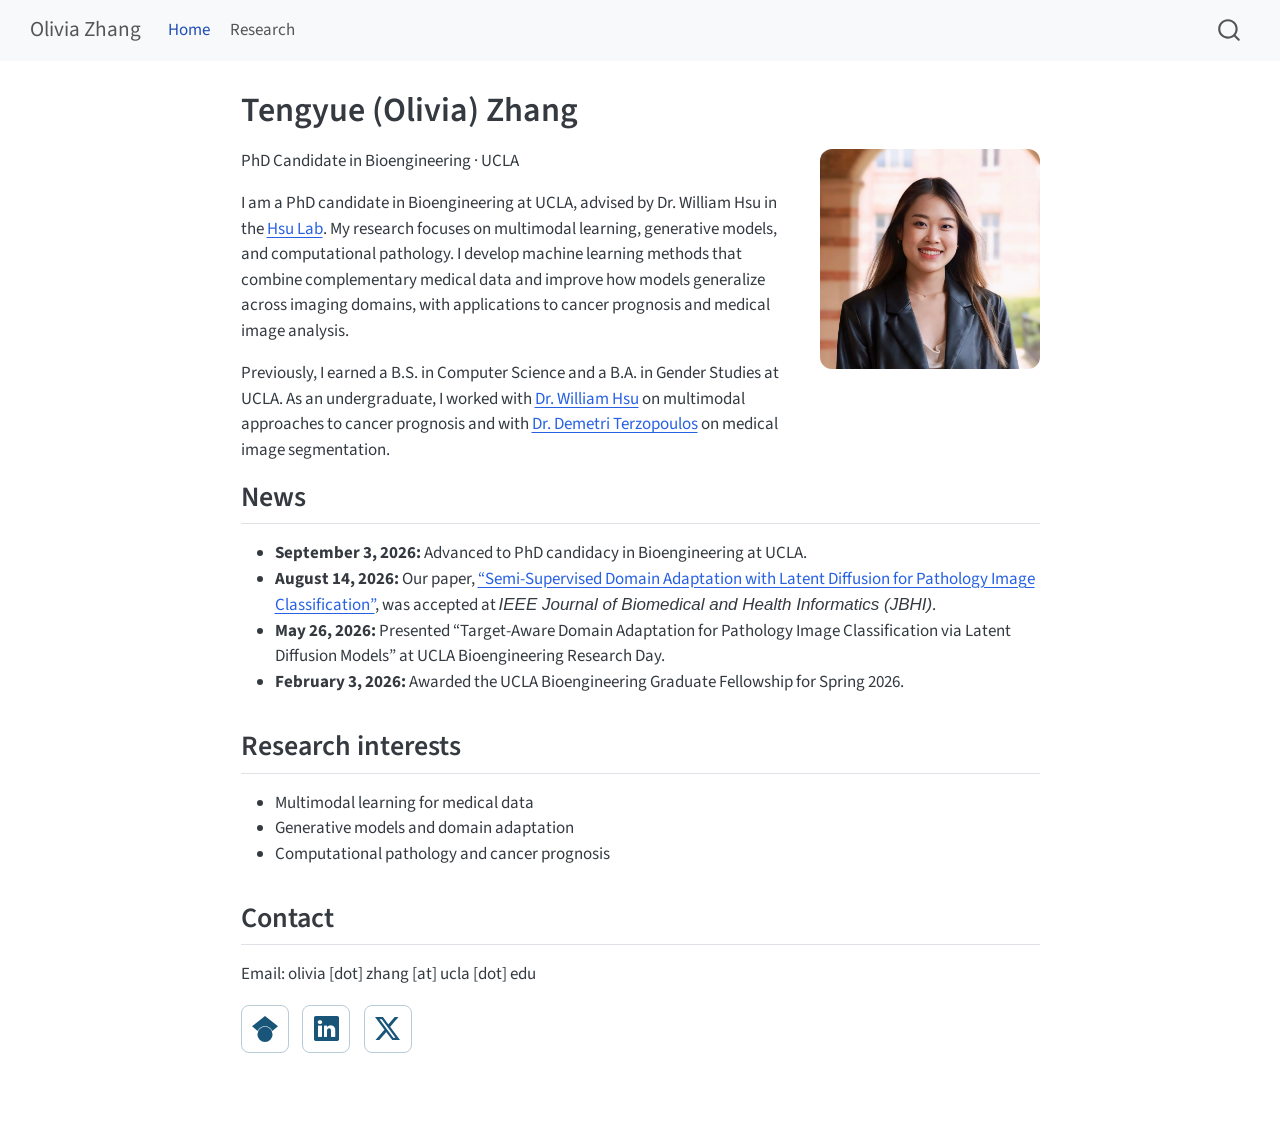
==== commit f42a98ff: "Add homepage headshot and obfuscated email contact" ====
--- a/docs/index.html
+++ b/docs/index.html
@@ -77,6 +77,7 @@
 
 <link rel="stylesheet" href="styles-research-v3.css">
 <link rel="stylesheet" href="contact.css">
+<link rel="stylesheet" href="home.css">
 </head>
 
 <body class="nav-fixed fullcontent quarto-light">
@@ -138,9 +139,16 @@
 </header>
 
 
+<div class="home-intro">
+<div class="home-bio">
 <p>PhD Candidate in Bioengineering · UCLA</p>
 <p>I am a PhD candidate in Bioengineering at UCLA, advised by Dr.&nbsp;William Hsu in the <a href="https://www.hsu-lab.com/">Hsu Lab</a>. My research focuses on multimodal learning, generative models, and computational pathology. I develop machine learning methods that combine complementary medical data and improve how models generalize across imaging domains, with applications to cancer prognosis and medical image analysis.</p>
 <p>Previously, I earned a B.S. in Computer Science and a B.A. in Gender Studies at UCLA. As an undergraduate, I worked with <a href="https://www.hsu-lab.com/">Dr.&nbsp;William Hsu</a> on multimodal approaches to cancer prognosis and with <a href="https://web.cs.ucla.edu/~dt/">Dr.&nbsp;Demetri Terzopoulos</a> on medical image segmentation.</p>
+</div>
+<div class="home-portrait">
+<p><img src="images/headshot.jpg" alt="Portrait of Tengyue (Olivia) Zhang" width="220" height="220"></p>
+</div>
+</div>
 <section id="news" class="level2">
 <h2 class="anchored" data-anchor-id="news">News</h2>
 <ul>
@@ -160,6 +168,7 @@
 </section>
 <section id="contact" class="level2">
 <h2 class="anchored" data-anchor-id="contact">Contact</h2>
+<p>Email: olivia [dot] zhang [at] ucla [dot] edu</p>
 <div class="contact-links" aria-label="Social profiles">
   <a class="contact-icon" href="https://scholar.google.com/citations?user=uWzRYTwAAAAJ&amp;hl=en" aria-label="Google Scholar profile" title="Google Scholar">
     <svg viewbox="0 0 24 24" aria-hidden="true" focusable="false"><path d="M5.242 13.769L0 9.5 12 0l12 9.5-5.242 4.269C17.548 11.249 14.978 9.5 12 9.5c-2.977 0-5.548 1.748-6.758 4.269zM12 10a7 7 0 1 0 0 14 7 7 0 0 0 0-14z"></path></svg>
--- a/docs/home.css
+++ b/docs/home.css
@@ -0,0 +1,19 @@
+.home-intro {
+  display: grid;
+  grid-template-columns: minmax(0, 1fr) 220px;
+  gap: 2rem;
+  align-items: start;
+}
+.home-portrait img {
+  display: block;
+  width: 220px;
+  max-width: 100%;
+  height: auto;
+  border-radius: 12px;
+}
+.home-portrait p { margin: 0; }
+@media (max-width: 767px) {
+  .home-intro { grid-template-columns: minmax(0, 1fr); gap: 1.5rem; }
+  .home-portrait { grid-row: 1; }
+  .home-portrait img { width: 180px; }
+}
